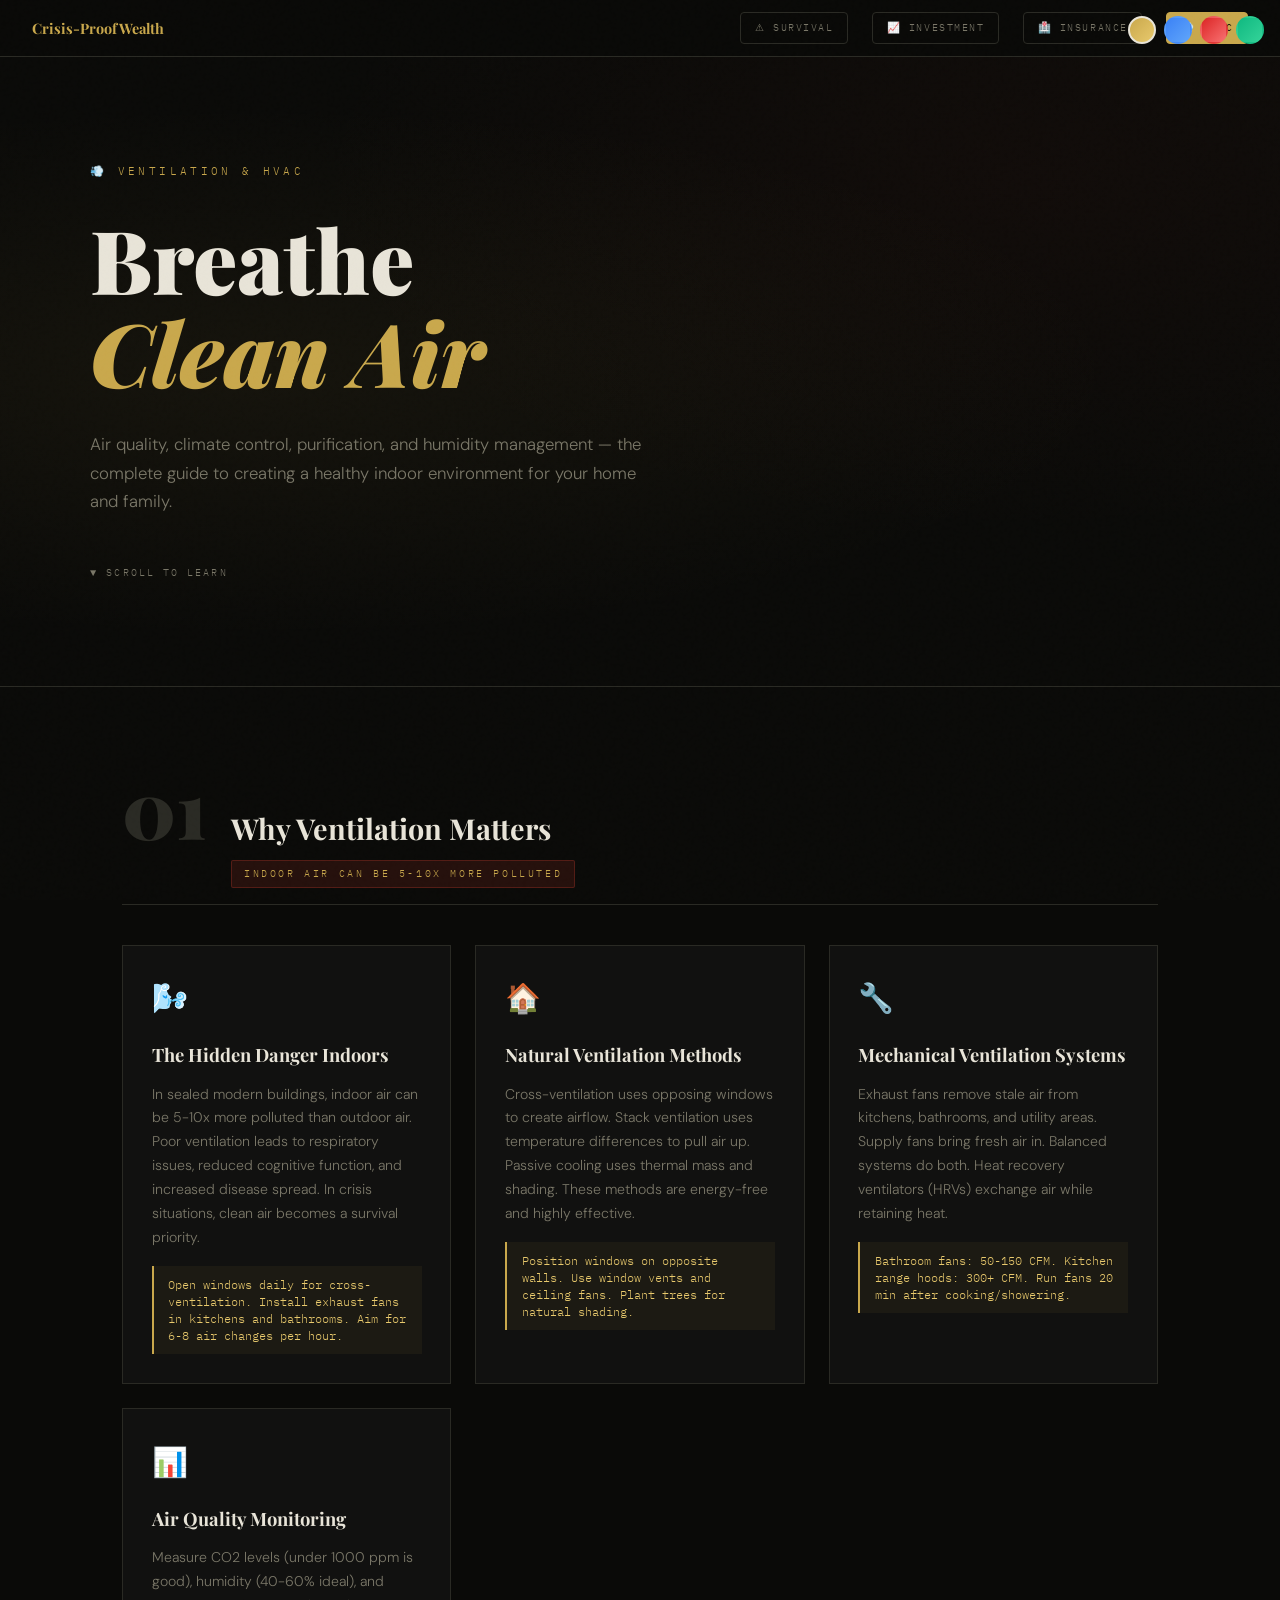
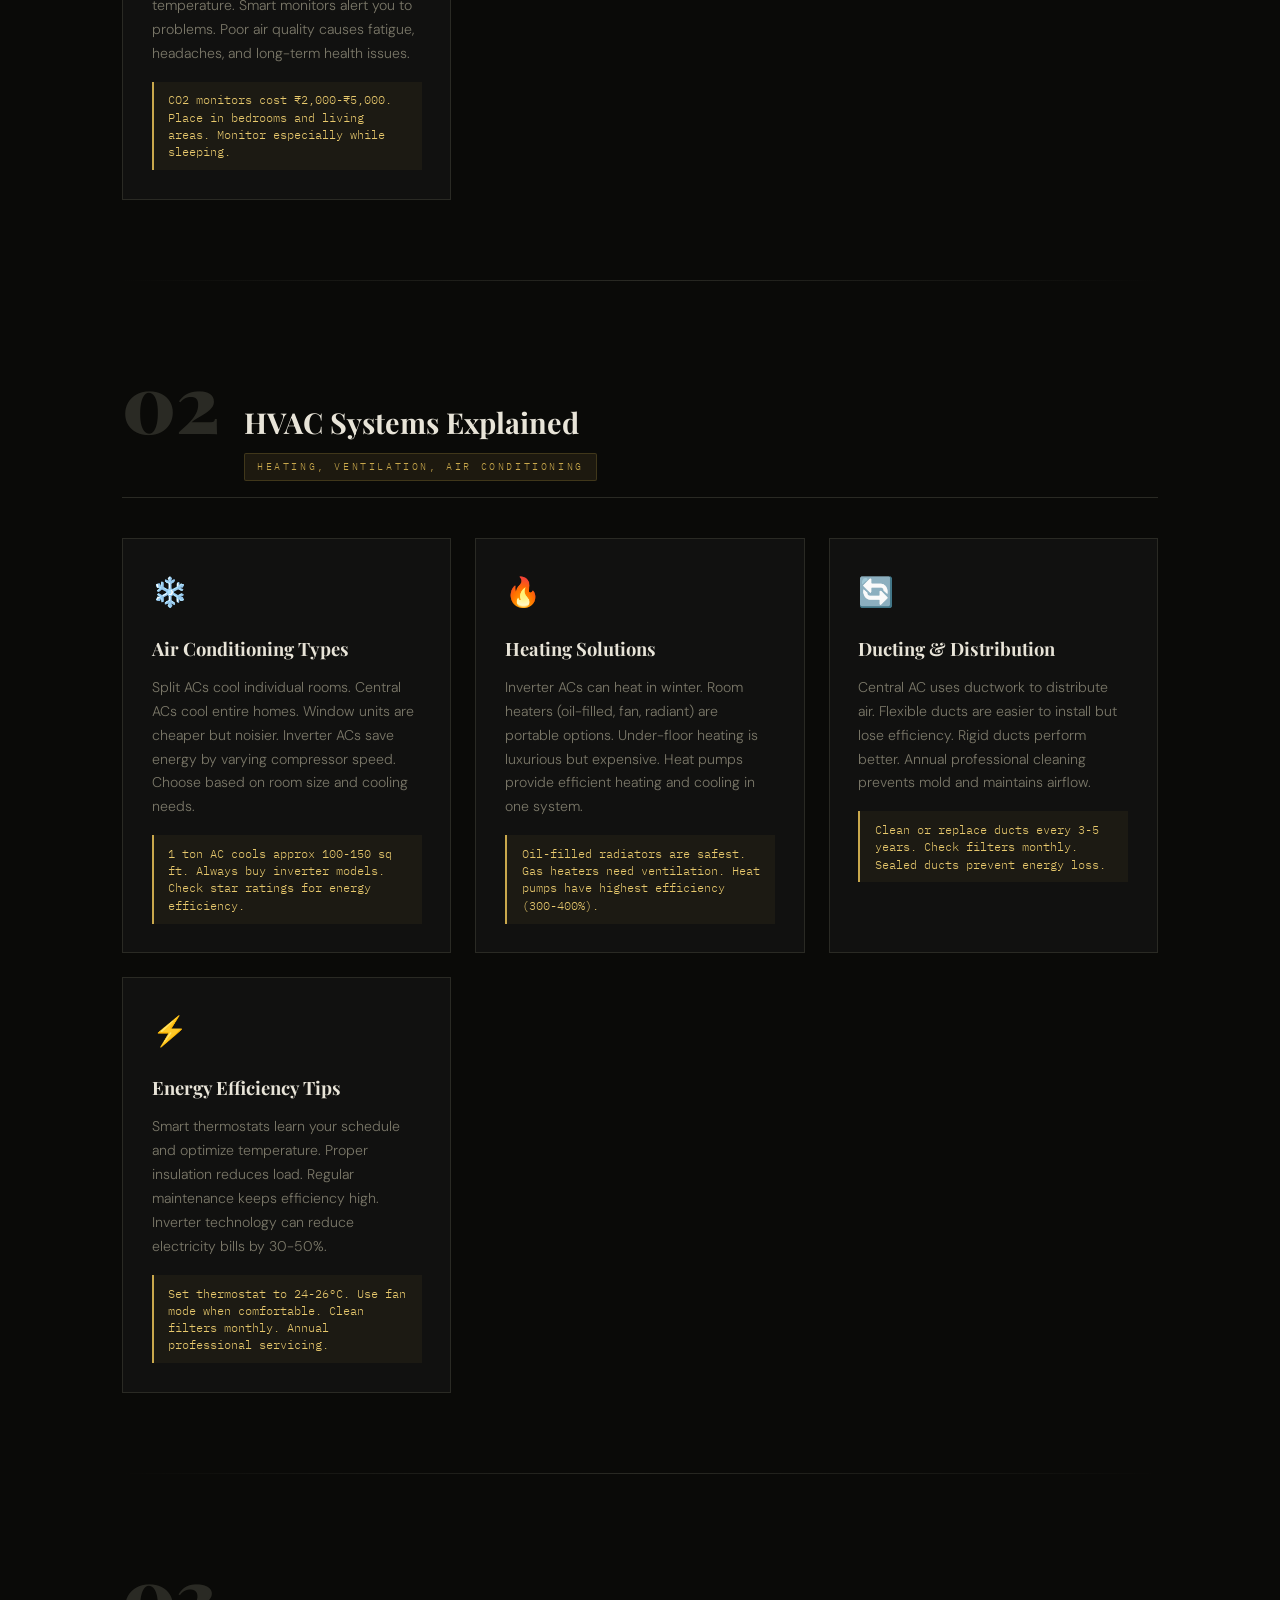
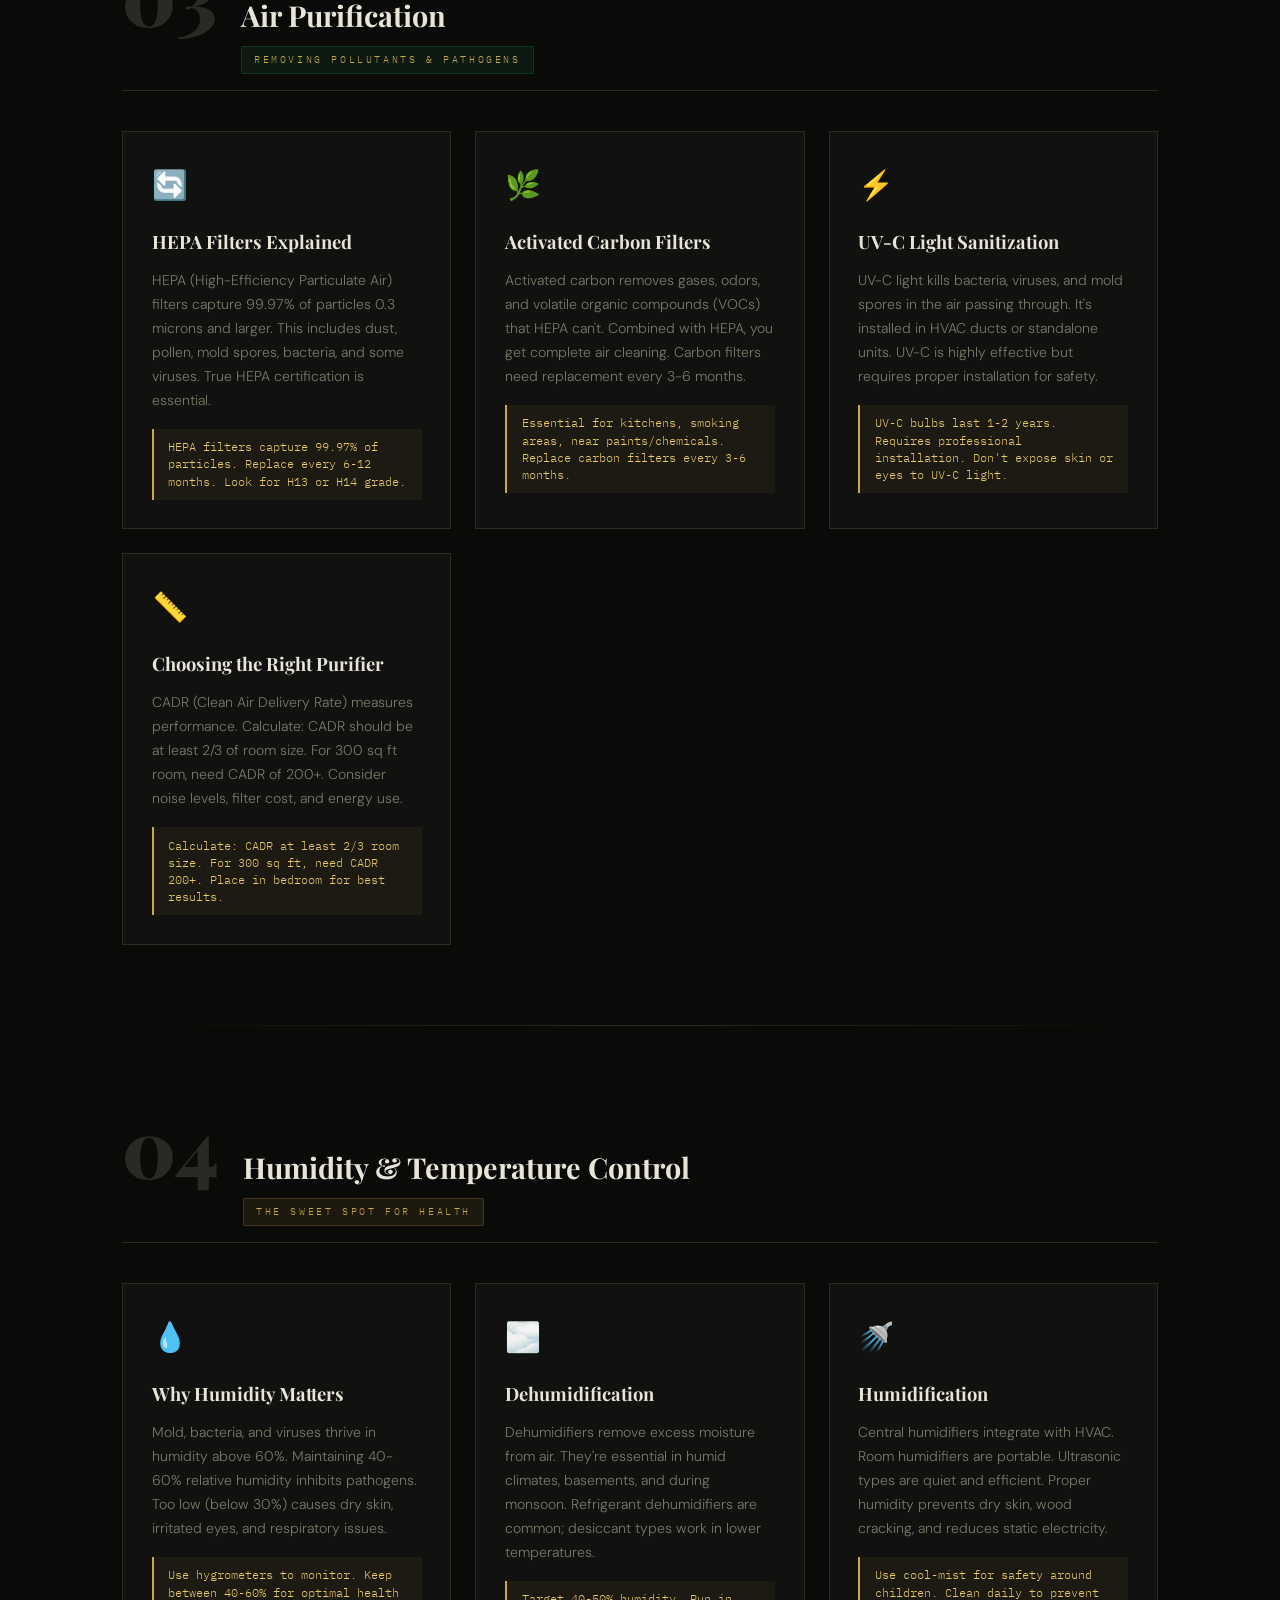
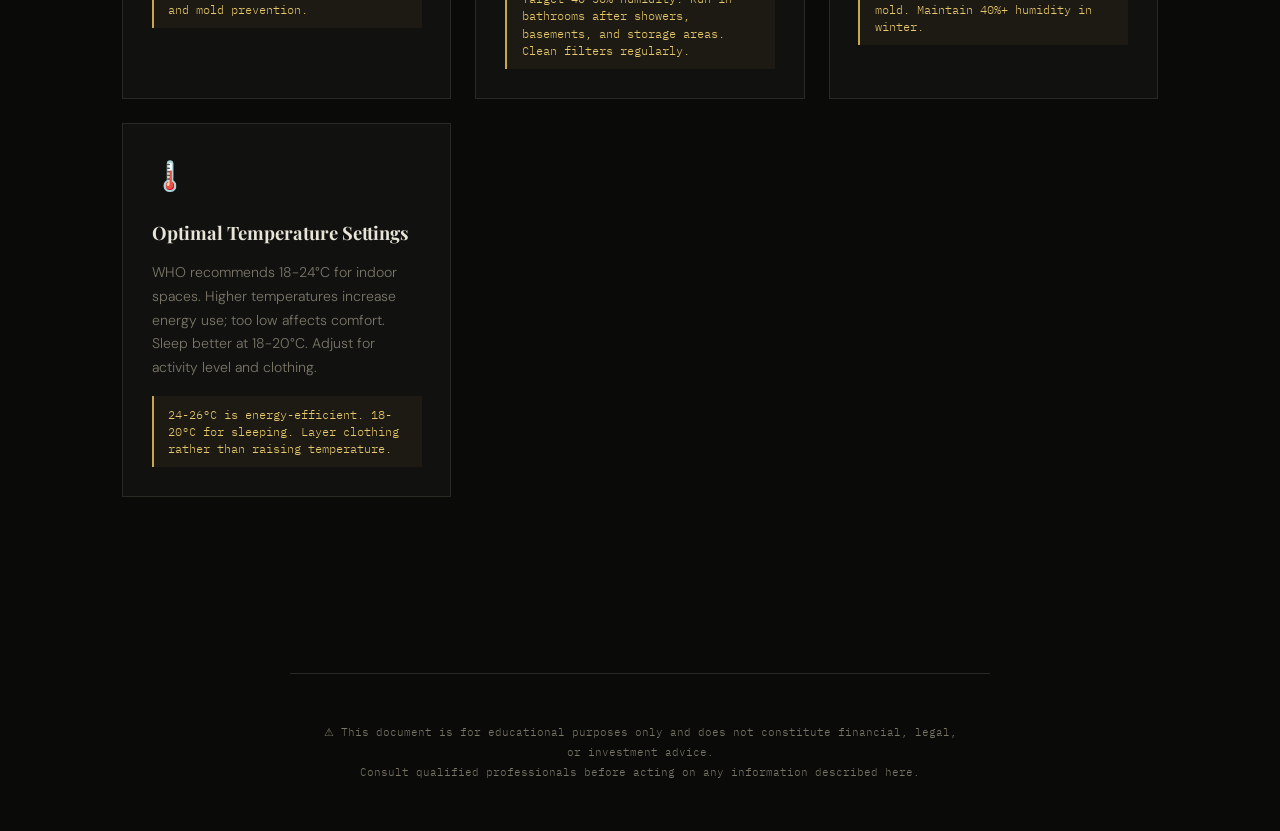
==== hvac/index.html @ 6fc39ed9 "updated" ====
<!DOCTYPE html>
<html lang="en">
<head>
<meta charset="UTF-8">
<meta name="viewport" content="width=device-width, initial-scale=1.0">
<title>Ventilation & HVAC — Crisis-Proof Wealth</title>
<link href="https://fonts.googleapis.com/css2?family=Playfair+Display:ital,wght@0,400;0,700;0,900;1,400&family=IBM+Plex+Mono:wght@400;500&family=DM+Sans:wght@300;400;500&display=swap" rel="stylesheet">
<link rel="stylesheet" href="../styles.css">
</head>
<body>

<div class="theme-switcher">
  <button class="theme-btn gold active" onclick="setTheme('gold')" title="Gold"></button>
  <button class="theme-btn ocean" onclick="setTheme('ocean')" title="Ocean"></button>
  <button class="theme-btn crimson" onclick="setTheme('crimson')" title="Crimson"></button>
  <button class="theme-btn emerald" onclick="setTheme('emerald')" title="Emerald"></button>
</div>

<nav class="global-nav">
  <a href="../" class="site-title">Crisis-Proof Wealth</a>
  <a href="../survival/" class="nav-link">⚠ Survival</a>
  <a href="../investment/" class="nav-link">📈 Investment</a>
  <a href="../insurance/" class="nav-link">🏥 Insurance</a>
  <a href="../hvac/" class="nav-link active">💨 HVAC</a>
</nav>

<header>
  <div class="header-content" style="max-width:1100px;margin:0 auto;width:100%;">
    <div class="header-label">💨 Ventilation & HVAC</div>
    <h1>Breathe<br><em>Clean Air</em></h1>
    <p class="header-sub">Air quality, climate control, purification, and humidity management — the complete guide to creating a healthy indoor environment for your home and family.</p>
    <div class="scroll-hint">▼ SCROLL TO LEARN</div>
  </div>
</header>

<main>

  <!-- TIER 1 -->
  <div class="tier" id="hvac1">
    <div class="tier-header">
      <div class="tier-number">01</div>
      <div class="tier-title-group">
        <h2>Why Ventilation Matters</h2>
        <span class="tier-badge badge-critical">Indoor Air Can Be 5-10x More Polluted</span>
      </div>
    </div>
    <div class="cards">
      <div class="card">
        <span class="card-icon">🌬️</span>
        <h3>The Hidden Danger Indoors</h3>
        <p>In sealed modern buildings, indoor air can be 5-10x more polluted than outdoor air. Poor ventilation leads to respiratory issues, reduced cognitive function, and increased disease spread. In crisis situations, clean air becomes a survival priority.</p>
        <div class="highlight">Open windows daily for cross-ventilation. Install exhaust fans in kitchens and bathrooms. Aim for 6-8 air changes per hour.</div>
      </div>
      <div class="card">
        <span class="card-icon">🏠</span>
        <h3>Natural Ventilation Methods</h3>
        <p>Cross-ventilation uses opposing windows to create airflow. Stack ventilation uses temperature differences to pull air up. Passive cooling uses thermal mass and shading. These methods are energy-free and highly effective.</p>
        <div class="highlight">Position windows on opposite walls. Use window vents and ceiling fans. Plant trees for natural shading.</div>
      </div>
      <div class="card">
        <span class="card-icon">🔧</span>
        <h3>Mechanical Ventilation Systems</h3>
        <p>Exhaust fans remove stale air from kitchens, bathrooms, and utility areas. Supply fans bring fresh air in. Balanced systems do both. Heat recovery ventilators (HRVs) exchange air while retaining heat.</p>
        <div class="highlight">Bathroom fans: 50-150 CFM. Kitchen range hoods: 300+ CFM. Run fans 20 min after cooking/showering.</div>
      </div>
      <div class="card">
        <span class="card-icon">📊</span>
        <h3>Air Quality Monitoring</h3>
        <p>Measure CO2 levels (under 1000 ppm is good), humidity (40-60% ideal), and temperature. Smart monitors alert you to problems. Poor air quality causes fatigue, headaches, and long-term health issues.</p>
        <div class="highlight">CO2 monitors cost ₹2,000-₹5,000. Place in bedrooms and living areas. Monitor especially while sleeping.</div>
      </div>
    </div>
  </div>

  <div class="divider"></div>

  <!-- TIER 2 -->
  <div class="tier" id="hvac2">
    <div class="tier-header">
      <div class="tier-number">02</div>
      <div class="tier-title-group">
        <h2>HVAC Systems Explained</h2>
        <span class="tier-badge badge-hidden">Heating, Ventilation, Air Conditioning</span>
      </div>
    </div>
    <div class="cards">
      <div class="card">
        <span class="card-icon">❄️</span>
        <h3>Air Conditioning Types</h3>
        <p>Split ACs cool individual rooms. Central ACs cool entire homes. Window units are cheaper but noisier. Inverter ACs save energy by varying compressor speed. Choose based on room size and cooling needs.</p>
        <div class="highlight">1 ton AC cools approx 100-150 sq ft. Always buy inverter models. Check star ratings for energy efficiency.</div>
      </div>
      <div class="card">
        <span class="card-icon">🔥</span>
        <h3>Heating Solutions</h3>
        <p>Inverter ACs can heat in winter. Room heaters (oil-filled, fan, radiant) are portable options. Under-floor heating is luxurious but expensive. Heat pumps provide efficient heating and cooling in one system.</p>
        <div class="highlight">Oil-filled radiators are safest. Gas heaters need ventilation. Heat pumps have highest efficiency (300-400%).</div>
      </div>
      <div class="card">
        <span class="card-icon">🔄</span>
        <h3>Ducting & Distribution</h3>
        <p>Central AC uses ductwork to distribute air. Flexible ducts are easier to install but lose efficiency. Rigid ducts perform better. Annual professional cleaning prevents mold and maintains airflow.</p>
        <div class="highlight">Clean or replace ducts every 3-5 years. Check filters monthly. Sealed ducts prevent energy loss.</div>
      </div>
      <div class="card">
        <span class="card-icon">⚡</span>
        <h3>Energy Efficiency Tips</h3>
        <p>Smart thermostats learn your schedule and optimize temperature. Proper insulation reduces load. Regular maintenance keeps efficiency high. Inverter technology can reduce electricity bills by 30-50%.</p>
        <div class="highlight">Set thermostat to 24-26°C. Use fan mode when comfortable. Clean filters monthly. Annual professional servicing.</div>
      </div>
    </div>
  </div>

  <div class="divider"></div>

  <!-- TIER 3 -->
  <div class="tier" id="hvac3">
    <div class="tier-header">
      <div class="tier-number">03</div>
      <div class="tier-title-group">
        <h2>Air Purification</h2>
        <span class="tier-badge badge-advanced">Removing Pollutants & Pathogens</span>
      </div>
    </div>
    <div class="cards">
      <div class="card">
        <span class="card-icon">🔄</span>
        <h3>HEPA Filters Explained</h3>
        <p>HEPA (High-Efficiency Particulate Air) filters capture 99.97% of particles 0.3 microns and larger. This includes dust, pollen, mold spores, bacteria, and some viruses. True HEPA certification is essential.</p>
        <div class="highlight">HEPA filters capture 99.97% of particles. Replace every 6-12 months. Look for H13 or H14 grade.</div>
      </div>
      <div class="card">
        <span class="card-icon">🌿</span>
        <h3>Activated Carbon Filters</h3>
        <p>Activated carbon removes gases, odors, and volatile organic compounds (VOCs) that HEPA can't. Combined with HEPA, you get complete air cleaning. Carbon filters need replacement every 3-6 months.</p>
        <div class="highlight">Essential for kitchens, smoking areas, near paints/chemicals. Replace carbon filters every 3-6 months.</div>
      </div>
      <div class="card">
        <span class="card-icon">⚡</span>
        <h3>UV-C Light Sanitization</h3>
        <p>UV-C light kills bacteria, viruses, and mold spores in the air passing through. It's installed in HVAC ducts or standalone units. UV-C is highly effective but requires proper installation for safety.</p>
        <div class="highlight">UV-C bulbs last 1-2 years. Requires professional installation. Don't expose skin or eyes to UV-C light.</div>
      </div>
      <div class="card">
        <span class="card-icon">📏</span>
        <h3>Choosing the Right Purifier</h3>
        <p>CADR (Clean Air Delivery Rate) measures performance. Calculate: CADR should be at least 2/3 of room size. For 300 sq ft room, need CADR of 200+. Consider noise levels, filter cost, and energy use.</p>
        <div class="highlight">Calculate: CADR at least 2/3 room size. For 300 sq ft, need CADR 200+. Place in bedroom for best results.</div>
      </div>
    </div>
  </div>

  <div class="divider"></div>

  <!-- TIER 4 -->
  <div class="tier" id="hvac4">
    <div class="tier-header">
      <div class="tier-number">04</div>
      <div class="tier-title-group">
        <h2>Humidity & Temperature Control</h2>
        <span class="tier-badge badge-hidden">The Sweet Spot for Health</span>
      </div>
    </div>
    <div class="cards">
      <div class="card">
        <span class="card-icon">💧</span>
        <h3>Why Humidity Matters</h3>
        <p>Mold, bacteria, and viruses thrive in humidity above 60%. Maintaining 40-60% relative humidity inhibits pathogens. Too low (below 30%) causes dry skin, irritated eyes, and respiratory issues.</p>
        <div class="highlight">Use hygrometers to monitor. Keep between 40-60% for optimal health and mold prevention.</div>
      </div>
      <div class="card">
        <span class="card-icon">🌫️</span>
        <h3>Dehumidification</h3>
        <p>Dehumidifiers remove excess moisture from air. They're essential in humid climates, basements, and during monsoon. Refrigerant dehumidifiers are common; desiccant types work in lower temperatures.</p>
        <div class="highlight">Target 40-50% humidity. Run in bathrooms after showers, basements, and storage areas. Clean filters regularly.</div>
      </div>
      <div class="card">
        <span class="card-icon">🚿</span>
        <h3>Humidification</h3>
        <p>Central humidifiers integrate with HVAC. Room humidifiers are portable. Ultrasonic types are quiet and efficient. Proper humidity prevents dry skin, wood cracking, and reduces static electricity.</p>
        <div class="highlight">Use cool-mist for safety around children. Clean daily to prevent mold. Maintain 40%+ humidity in winter.</div>
      </div>
      <div class="card">
        <span class="card-icon">🌡️</span>
        <h3>Optimal Temperature Settings</h3>
        <p>WHO recommends 18-24°C for indoor spaces. Higher temperatures increase energy use; too low affects comfort. Sleep better at 18-20°C. Adjust for activity level and clothing.</p>
        <div class="highlight">24-26°C is energy-efficient. 18-20°C for sleeping. Layer clothing rather than raising temperature.</div>
      </div>
    </div>
  </div>

</main>

<footer>
  <p>⚠ This document is for educational purposes only and does not constitute financial, legal, or investment advice.<br>
  Consult qualified professionals before acting on any information described here.</p>
</footer>

<script>
  function setTheme(name) {
    document.body.setAttribute('data-theme', name);
    document.querySelectorAll('.theme-btn').forEach(btn => btn.classList.remove('active'));
    document.querySelector(`.theme-btn.${name}`).classList.add('active');
    localStorage.setItem('theme', name);
  }
  const saved = localStorage.getItem('theme');
  if (saved) setTheme(saved);

  const observer = new IntersectionObserver((entries) => {
    entries.forEach(el => { if (el.isIntersecting) el.target.classList.add('visible'); });
  }, { threshold: 0.1 });
  document.querySelectorAll('.tier').forEach(el => observer.observe(el));
</script>
</body>
</html>
---- styles.css ----
:root {
  --bg: #0a0a08;
  --surface: #111110;
  --surface2: #1a1a17;
  --gold: #c9a84c;
  --gold2: #e8c96d;
  --red: #c0392b;
  --green: #27ae60;
  --text: #e8e4d8;
  --muted: #7a7768;
  --border: #2a2a24;
  --accent: var(--gold);
  --accent2: var(--gold2);
}

[data-theme="ocean"] {
  --bg: #0a1628; --surface: #0f1d32; --surface2: #162a44;
  --gold: #3b82f6; --gold2: #60a5fa; --red: #ef4444; --green: #10b981;
  --text: #e2e8f0; --muted: #64748b; --border: #1e3a5f;
  --accent: #3b82f6; --accent2: #60a5fa;
}
[data-theme="crimson"] {
  --bg: #1a0a0a; --surface: #2a1111; --surface2: #3a1818;
  --gold: #dc2626; --gold2: #f87171; --red: #b91c1c; --green: #22c55e;
  --text: #f5f5f5; --muted: #a1a1aa; --border: #3f2020;
  --accent: #dc2626; --accent2: #f87171;
}
[data-theme="emerald"] {
  --bg: #0a1a12; --surface: #0f2618; --surface2: #163524;
  --gold: #10b981; --gold2: #34d399; --red: #ef4444; --green: #22c55e;
  --text: #e2e8f0; --muted: #6b7280; --border: #1e3a2a;
  --accent: #10b981; --accent2: #34d399;
}

.theme-switcher {
  position: fixed; top: 1rem; right: 1rem;
  display: flex; gap: 0.5rem; z-index: 1001;
}
.theme-btn {
  width: 28px; height: 28px; border-radius: 50%;
  border: 2px solid transparent; cursor: pointer;
  transition: transform 0.2s, border-color 0.2s;
}
.theme-btn:hover { transform: scale(1.1); }
.theme-btn.active { border-color: var(--text); }
.theme-btn.gold { background: linear-gradient(135deg, #c9a84c, #e8c96d); }
.theme-btn.ocean { background: linear-gradient(135deg, #3b82f6, #60a5fa); }
.theme-btn.crimson { background: linear-gradient(135deg, #dc2626, #f87171); }
.theme-btn.emerald { background: linear-gradient(135deg, #10b981, #34d399); }

* { margin: 0; padding: 0; box-sizing: border-box; }

body {
  background: var(--bg); color: var(--text);
  font-family: 'DM Sans', sans-serif; font-weight: 300;
  line-height: 1.7; overflow-x: hidden;
}

body::before {
  content: ''; position: fixed; inset: 0;
  background-image: url("data:image/svg+xml,%3Csvg viewBox='0 0 256 256' xmlns='http://www.w3.org/2000/svg'%3E%3Cfilter id='noise'%3E%3CfeTurbulence type='fractalNoise' baseFrequency='0.9' numOctaves='4' stitchTiles='stitch'/%3E%3C/filter%3E%3Crect width='100%25' height='100%25' filter='url(%23noise)' opacity='0.04'/%3E%3C/svg%3E");
  pointer-events: none; z-index: 1000; opacity: 0.4;
}

/* ── GLOBAL NAV ── */
.global-nav {
  position: sticky; top: 0; z-index: 999;
  background: rgba(10,10,8,0.92);
  backdrop-filter: blur(12px);
  border-bottom: 1px solid var(--border);
  padding: 0.75rem 2rem;
  display: flex; align-items: center; gap: 1.5rem; flex-wrap: wrap;
}
.global-nav .site-title {
  font-family: 'Playfair Display', serif;
  font-size: 0.9rem; font-weight: 700;
  color: var(--accent); text-decoration: none;
  margin-right: auto; white-space: nowrap;
}
.nav-link {
  font-family: 'IBM Plex Mono', monospace;
  font-size: 0.65rem; letter-spacing: 0.15em; text-transform: uppercase;
  color: var(--muted); text-decoration: none;
  padding: 0.4rem 0.85rem; border: 1px solid var(--border); border-radius: 4px;
  transition: all 0.25s ease;
}
.nav-link:hover { border-color: var(--accent); color: var(--accent); }
.nav-link.active { background: var(--accent); color: var(--bg); border-color: var(--accent); }

/* ── HEADER ── */
header {
  min-height: 70vh; display: flex; flex-direction: column;
  justify-content: center; padding: 4rem 2rem;
  border-bottom: 1px solid var(--border);
  background: radial-gradient(ellipse at 20% 50%, rgba(201,168,76,0.06) 0%, transparent 60%),
              radial-gradient(ellipse at 80% 20%, rgba(192,57,43,0.04) 0%, transparent 50%);
}
.header-label {
  font-family: 'IBM Plex Mono', monospace; font-size: 0.7rem;
  letter-spacing: 0.3em; color: var(--accent); text-transform: uppercase;
  margin-bottom: 2rem; opacity: 0; animation: fadeUp 0.8s ease 0.2s forwards;
}
h1 {
  font-family: 'Playfair Display', serif;
  font-size: clamp(2.5rem, 7vw, 5.5rem); font-weight: 900; line-height: 1.05;
  max-width: 900px; opacity: 0; animation: fadeUp 0.8s ease 0.4s forwards;
}
h1 em { color: var(--accent); font-style: italic; }
.header-sub {
  margin-top: 2rem; font-size: 1.05rem; color: var(--muted);
  max-width: 560px; opacity: 0; animation: fadeUp 0.8s ease 0.6s forwards;
}
.warning-banner {
  margin-top: 2.5rem; padding: 1rem 1.5rem;
  border-left: 3px solid var(--red); background: rgba(192,57,43,0.06);
  font-family: 'IBM Plex Mono', monospace; font-size: 0.75rem;
  color: var(--accent); max-width: 600px;
  opacity: 0; animation: fadeUp 0.8s ease 0.8s forwards;
}
.scroll-hint {
  margin-top: 3rem; font-family: 'IBM Plex Mono', monospace;
  font-size: 0.65rem; letter-spacing: 0.2em; color: var(--muted);
  opacity: 0; animation: fadeUp 0.8s ease 1.2s forwards;
}

/* ── MAIN ── */
main { max-width: 1100px; margin: 0 auto; padding: 0 2rem 6rem; }

.tier {
  margin: 5rem 0; opacity: 0; transform: translateY(30px);
  transition: opacity 0.7s ease, transform 0.7s ease;
}
.tier.visible { opacity: 1; transform: translateY(0); }

.tier-header {
  display: flex; align-items: baseline; gap: 1.5rem;
  margin-bottom: 2.5rem; padding-bottom: 1rem;
  border-bottom: 1px solid var(--border);
}
.tier-number {
  font-family: 'Playfair Display', serif; font-size: 5rem; font-weight: 900;
  color: var(--border); line-height: 1; user-select: none;
}
.tier-title-group h2 {
  font-family: 'Playfair Display', serif; font-size: 1.8rem;
  font-weight: 700; color: var(--text);
}
.tier-badge {
  font-family: 'IBM Plex Mono', monospace; font-size: 0.65rem;
  letter-spacing: 0.25em; text-transform: uppercase;
  padding: 0.25rem 0.75rem; border-radius: 2px;
  margin-top: 0.4rem; display: inline-block;
}
.badge-critical { background: rgba(192,57,43,0.15); color: var(--accent); border: 1px solid rgba(192,57,43,0.3); }
.badge-hidden { background: rgba(201,168,76,0.1); color: var(--accent); border: 1px solid rgba(201,168,76,0.2); }
.badge-advanced { background: rgba(39,174,96,0.1); color: var(--accent); border: 1px solid rgba(39,174,96,0.2); }
.badge-extreme { background: rgba(150,50,200,0.1); color: var(--accent); border: 1px solid rgba(150,50,200,0.2); }

/* ── CARDS ── */
.cards { display: grid; grid-template-columns: repeat(auto-fill, minmax(300px, 1fr)); gap: 1.5rem; }
.card {
  background: var(--surface); border: 1px solid var(--border);
  padding: 1.8rem; position: relative; overflow: hidden;
  transition: border-color 0.3s ease, transform 0.3s ease;
}
.card:hover { border-color: rgba(201,168,76,0.3); transform: translateY(-2px); }
.card::before {
  content: ''; position: absolute; top: 0; left: 0; right: 0; height: 2px;
  background: linear-gradient(90deg, var(--accent), transparent);
  opacity: 0; transition: opacity 0.3s ease;
}
.card:hover::before { opacity: 1; }
.card.red-accent::before { background: linear-gradient(90deg, var(--red), transparent); opacity: 0.5; }
.card.red-accent:hover::before { opacity: 1; }
.card-icon { font-size: 1.8rem; margin-bottom: 1rem; display: block; }
.card h3 {
  font-family: 'Playfair Display', serif; font-size: 1.15rem;
  font-weight: 700; margin-bottom: 0.75rem; color: var(--text);
}
.card p { font-size: 0.88rem; color: var(--muted); line-height: 1.7; }
.card .highlight {
  margin-top: 1rem; padding: 0.6rem 0.9rem;
  background: rgba(201,168,76,0.06); border-left: 2px solid var(--accent);
  font-family: 'IBM Plex Mono', monospace; font-size: 0.72rem;
  color: var(--accent2); line-height: 1.5;
}

/* ── FULL-WIDTH CARD ── */
.full-width-card {
  background: var(--surface2); border: 1px solid var(--border);
  padding: 2.5rem; margin-top: 1.5rem;
}
.full-width-card h3 { font-family: 'Playfair Display', serif; font-size: 1.3rem; margin-bottom: 1rem; }

/* ── TABLE ── */
.table-wrap { overflow-x: auto; margin-top: 1rem; }
table { width: 100%; border-collapse: collapse; font-size: 0.85rem; }
th {
  font-family: 'IBM Plex Mono', monospace; font-size: 0.65rem;
  letter-spacing: 0.2em; text-transform: uppercase; color: var(--accent);
  text-align: left; padding: 0.75rem 1rem; border-bottom: 1px solid var(--border);
}
td { padding: 0.75rem 1rem; border-bottom: 1px solid rgba(42,42,36,0.5); color: var(--muted); font-size: 0.85rem; }
td:first-child { color: var(--text); font-weight: 500; }
.status-dot { display: inline-block; width: 7px; height: 7px; border-radius: 50%; margin-right: 6px; }
.dot-green { background: var(--green); }
.dot-yellow { background: #f39c12; }
.dot-red { background: var(--red); }

/* ── MISC ── */
.divider { height: 1px; background: linear-gradient(90deg, transparent, var(--border), transparent); margin: 4rem 0; }
.quote-block {
  margin: 3rem 0; padding: 2rem 2.5rem;
  border-left: 3px solid var(--accent);
  background: linear-gradient(135deg, rgba(201,168,76,0.04), transparent);
}
.quote-block blockquote {
  font-family: 'Playfair Display', serif; font-size: 1.4rem;
  font-style: italic; color: var(--text); line-height: 1.5;
}
.quote-block cite {
  display: block; margin-top: 0.75rem; font-family: 'IBM Plex Mono', monospace;
  font-size: 0.7rem; color: var(--muted); letter-spacing: 0.15em;
}
.section-header {
  text-align: center; margin-bottom: 3rem; padding: 2rem;
  background: var(--surface); border: 1px solid var(--border); border-radius: 8px;
}
.section-title {
  font-family: 'Playfair Display', serif; font-size: 2rem;
  font-weight: 700; color: var(--accent); margin-bottom: 0.5rem;
}
.section-subtitle { font-size: 0.95rem; color: var(--muted); }

/* ── FOOTER ── */
footer {
  border-top: 1px solid var(--border); padding: 3rem 2rem;
  text-align: center; font-family: 'IBM Plex Mono', monospace;
  font-size: 0.7rem; color: var(--muted);
  max-width: 700px; margin: 0 auto; line-height: 1.8;
}

/* ── LANDING PAGE CARDS ── */
.landing-grid {
  display: grid; grid-template-columns: repeat(auto-fill, minmax(260px, 1fr));
  gap: 1.5rem; margin-top: 4rem;
}
.landing-card {
  background: var(--surface); border: 1px solid var(--border);
  padding: 2.2rem; text-decoration: none; color: var(--text);
  position: relative; overflow: hidden;
  transition: border-color 0.3s ease, transform 0.3s ease;
  display: block;
}
.landing-card:hover { border-color: var(--accent); transform: translateY(-4px); }
.landing-card::before {
  content: ''; position: absolute; top: 0; left: 0; right: 0; height: 2px;
  background: linear-gradient(90deg, var(--accent), transparent);
  opacity: 0; transition: opacity 0.3s ease;
}
.landing-card:hover::before { opacity: 1; }
.landing-card .lc-icon { font-size: 2.5rem; margin-bottom: 1.2rem; display: block; }
.landing-card .lc-title {
  font-family: 'Playfair Display', serif; font-size: 1.4rem;
  font-weight: 700; margin-bottom: 0.6rem; color: var(--text);
}
.landing-card .lc-desc { font-size: 0.85rem; color: var(--muted); line-height: 1.6; }
.landing-card .lc-arrow {
  position: absolute; bottom: 1.5rem; right: 1.5rem;
  font-family: 'IBM Plex Mono', monospace; font-size: 0.7rem;
  color: var(--accent); letter-spacing: 0.1em;
  opacity: 0; transition: opacity 0.3s ease;
}
.landing-card:hover .lc-arrow { opacity: 1; }
.lc-count {
  font-family: 'IBM Plex Mono', monospace; font-size: 0.65rem;
  letter-spacing: 0.2em; text-transform: uppercase; color: var(--muted);
  margin-top: 1rem; padding-top: 1rem; border-top: 1px solid var(--border);
}

/* ── PYRAMID ── */
.pyramid { margin: 2rem 0; display: flex; flex-direction: column; align-items: center; gap: 0; }
.pyramid-row {
  display: flex; justify-content: center; align-items: center;
  text-align: center; width: 100%; padding: 0.9rem 1rem; font-size: 0.82rem;
  border: 1px solid var(--border); border-bottom: none;
  transition: background 0.2s; cursor: default;
}
.pyramid-row:last-child { border-bottom: 1px solid var(--border); }
.pyramid-row:hover { background: rgba(201,168,76,0.04); }
.pyramid-row:nth-child(1) { max-width: 280px; background: rgba(201,168,76,0.08); font-weight: 500; color: var(--accent); }
.pyramid-row:nth-child(2) { max-width: 400px; }
.pyramid-row:nth-child(3) { max-width: 520px; }
.pyramid-row:nth-child(4) { max-width: 640px; }
.pyramid-row:nth-child(5) { max-width: 760px; }
.pyramid-row:nth-child(6) { max-width: 880px; background: rgba(39,174,96,0.04); }
.pyramid-label {
  font-family: 'IBM Plex Mono', monospace; font-size: 0.62rem;
  letter-spacing: 0.15em; text-transform: uppercase; color: var(--muted); margin-right: 0.8rem;
}

@keyframes fadeUp { from { opacity: 0; transform: translateY(20px); } to { opacity: 1; transform: translateY(0); } }

@media (max-width: 600px) {
  .cards { grid-template-columns: 1fr; }
  h1 { font-size: 2.5rem; }
  .tier-number { font-size: 3rem; }
  .global-nav { gap: 0.5rem; padding: 0.6rem 1rem; }
  .theme-switcher { top: 0.5rem; right: 0.5rem; }
  .theme-btn { width: 24px; height: 24px; }
}
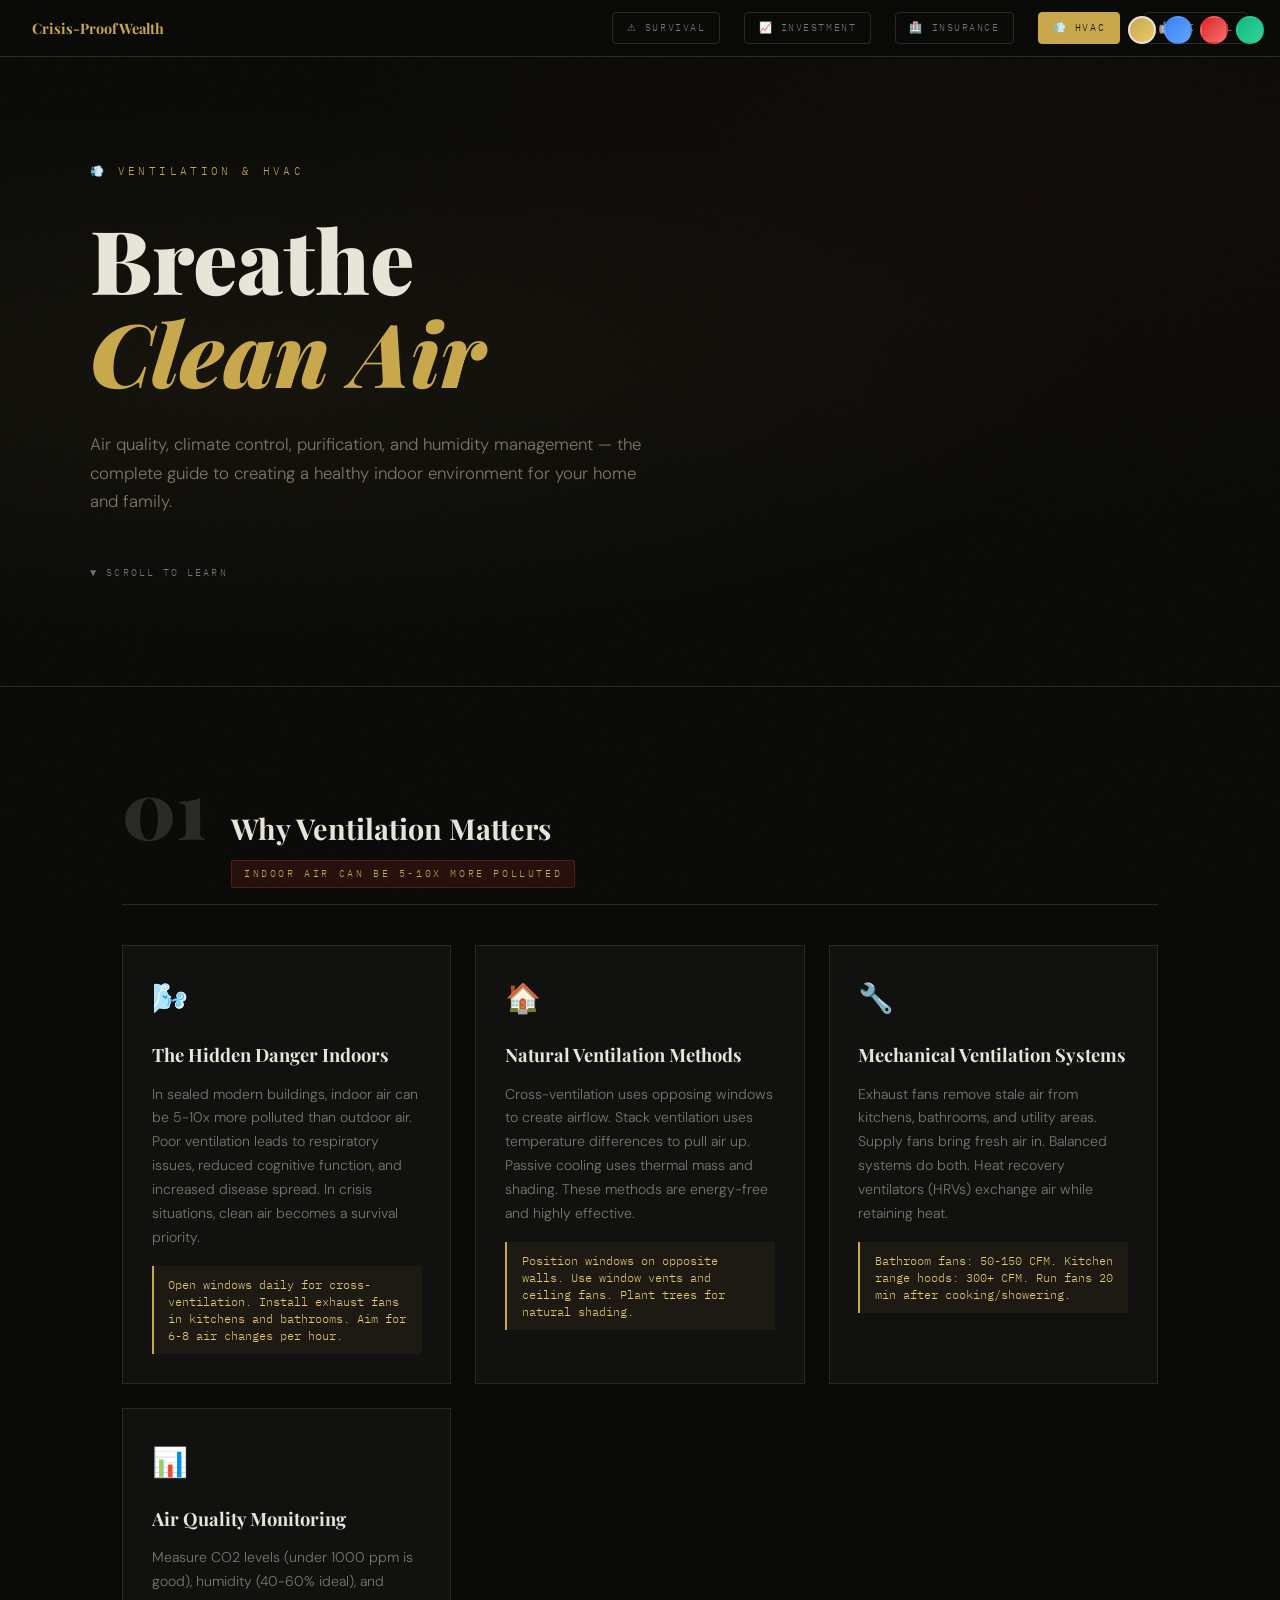
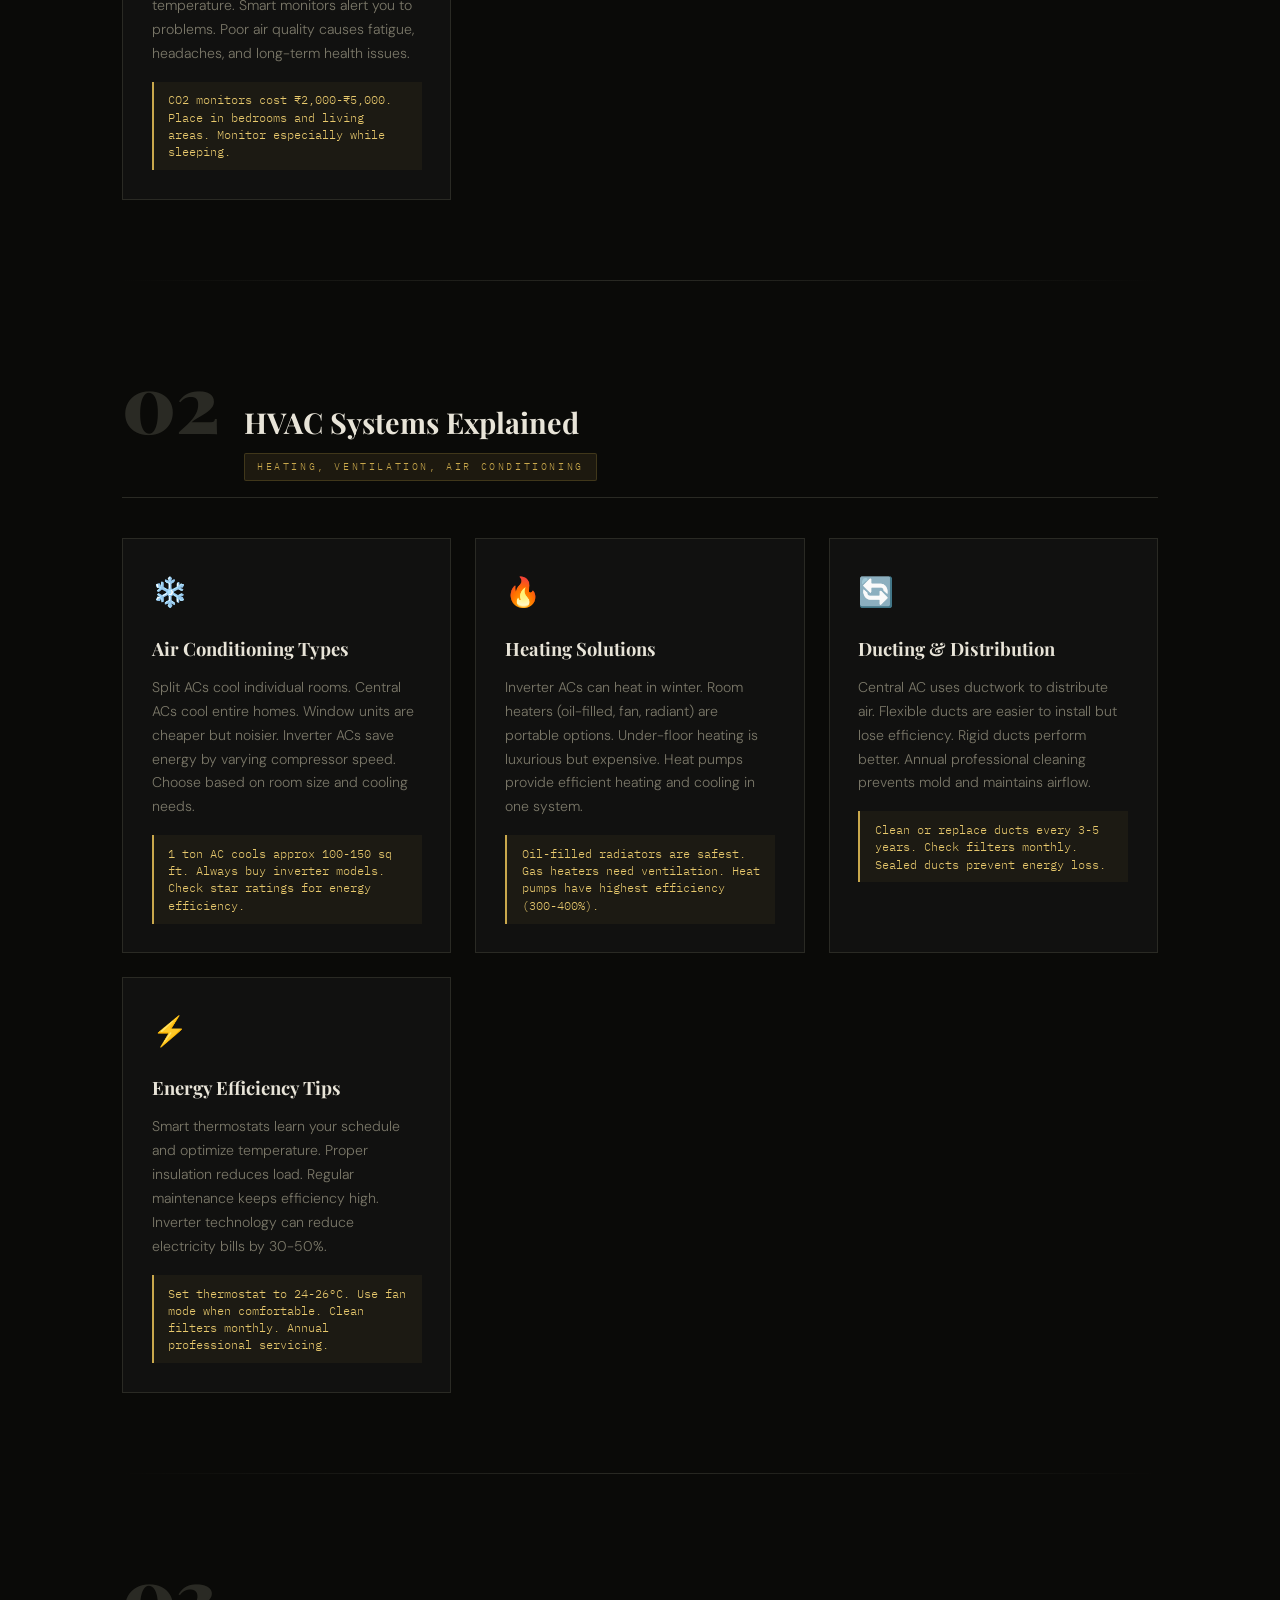
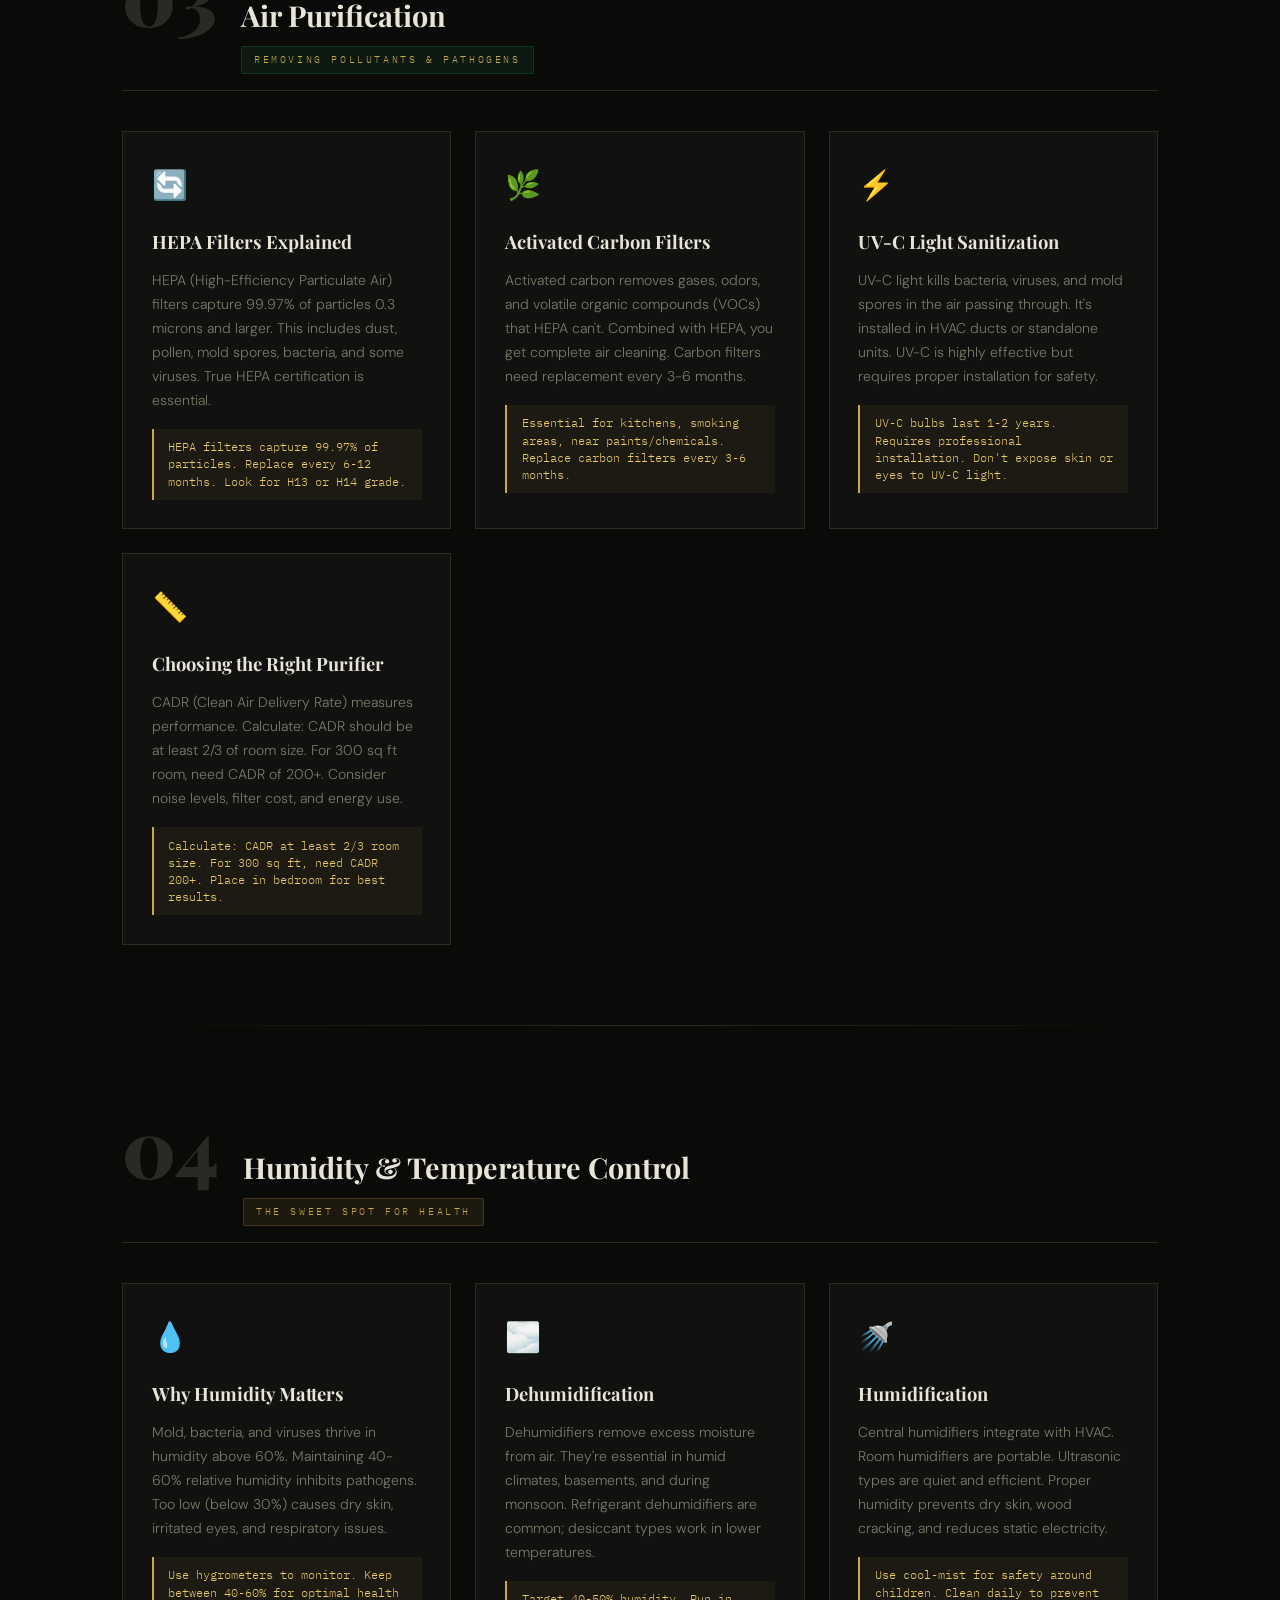
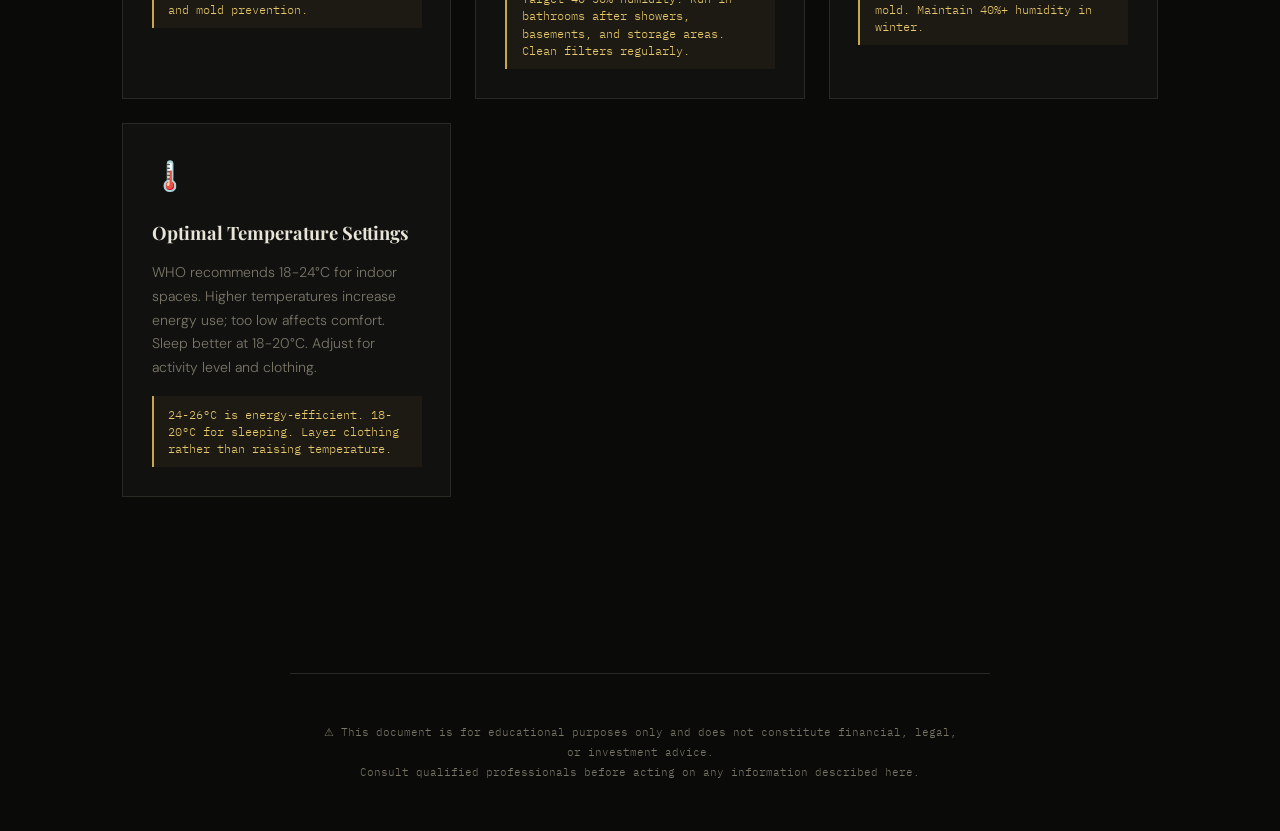
==== commit ffd773ab: "updated" ====
--- a/hvac/index.html
+++ b/hvac/index.html
@@ -22,6 +22,7 @@
   <a href="../investment/" class="nav-link">📈 Investment</a>
   <a href="../insurance/" class="nav-link">🏥 Insurance</a>
   <a href="../hvac/" class="nav-link active">💨 HVAC</a>
+  <a href="../ai/" class="nav-link">🤖 AI &amp; ML</a>
 </nav>
 
 <header>
